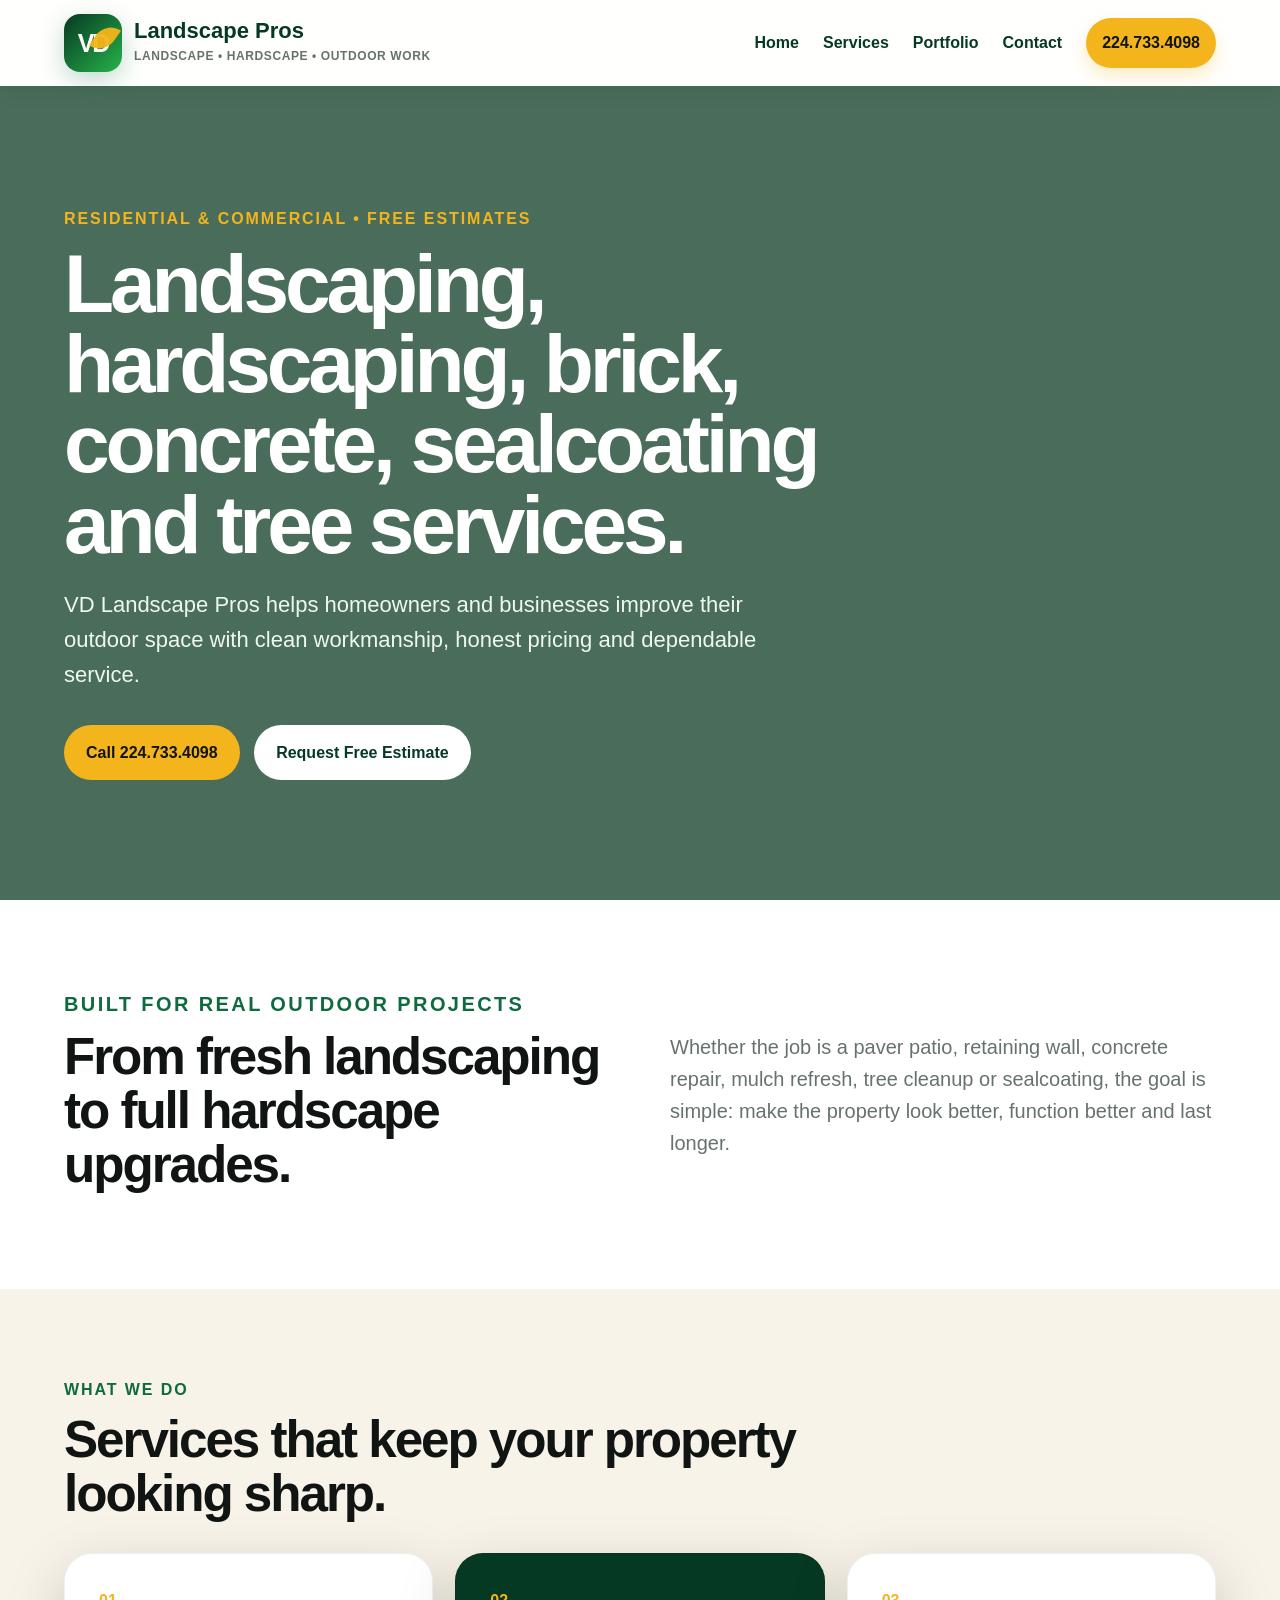
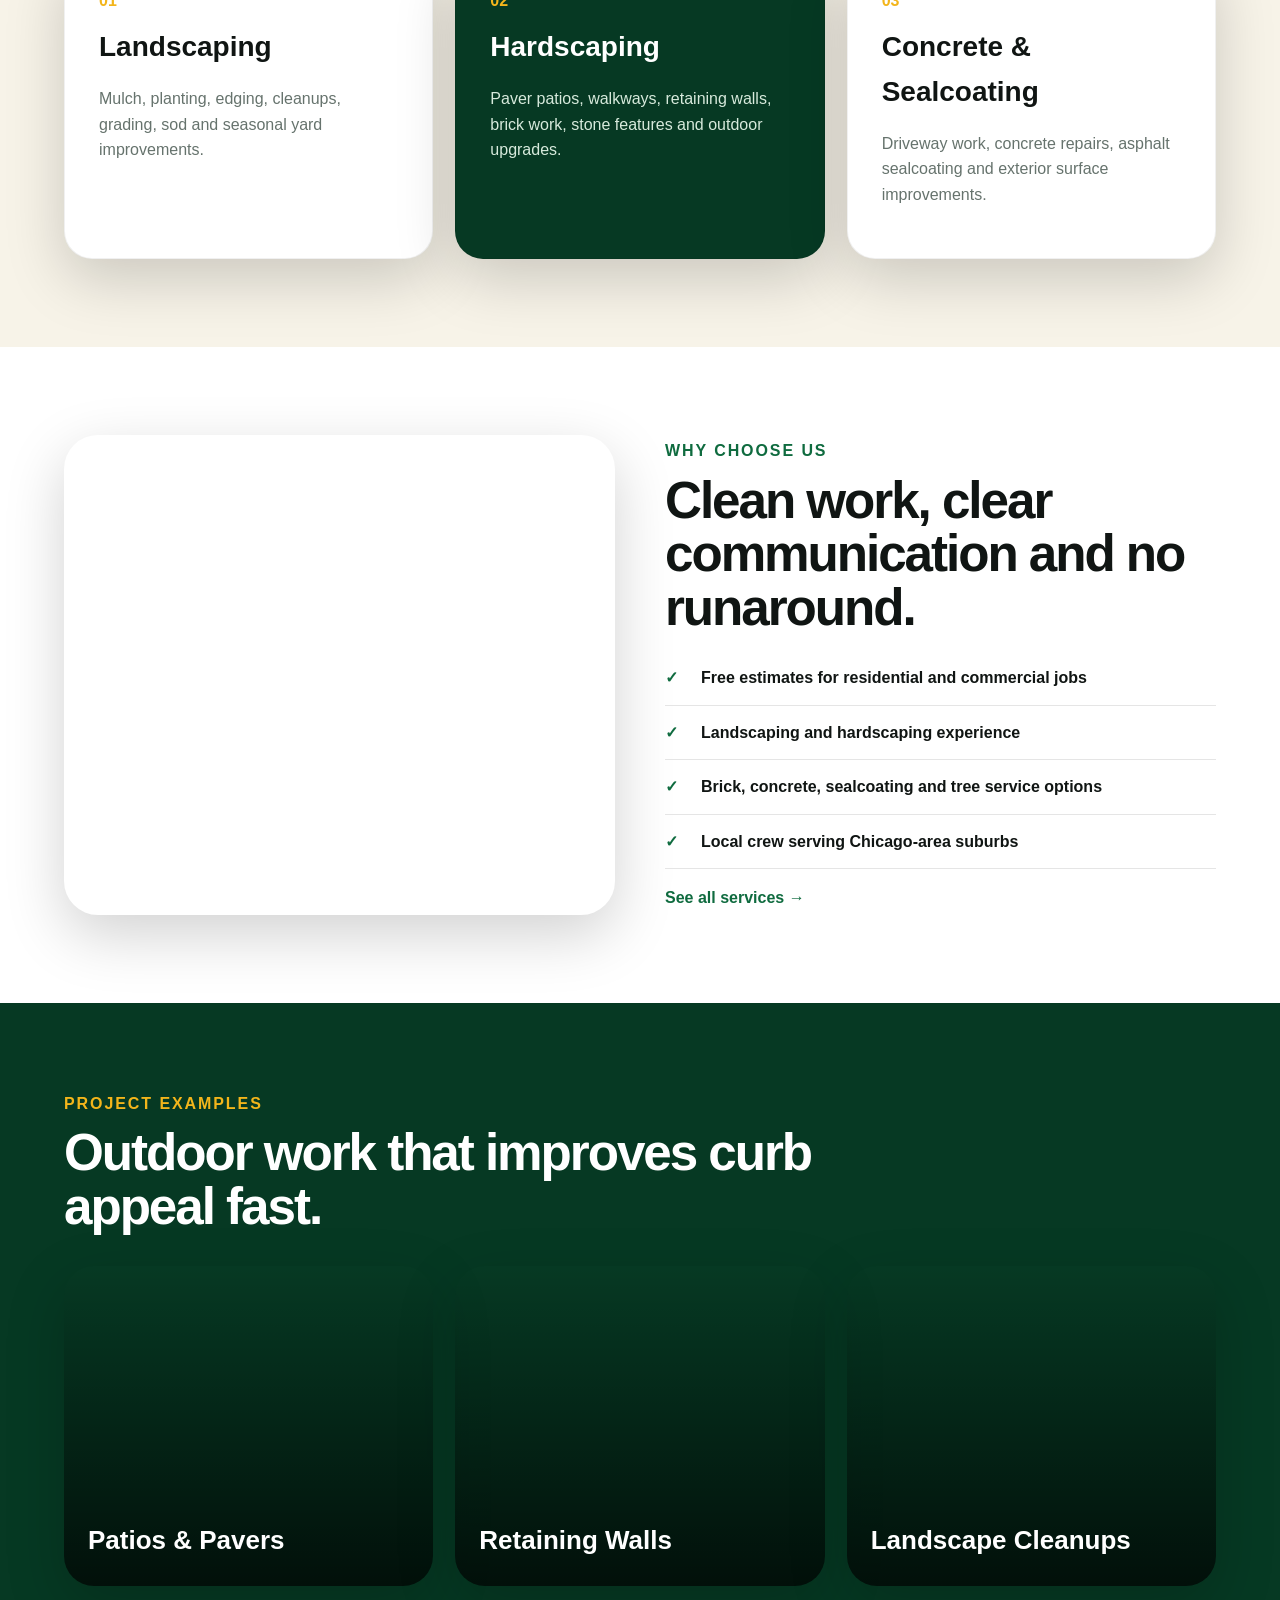
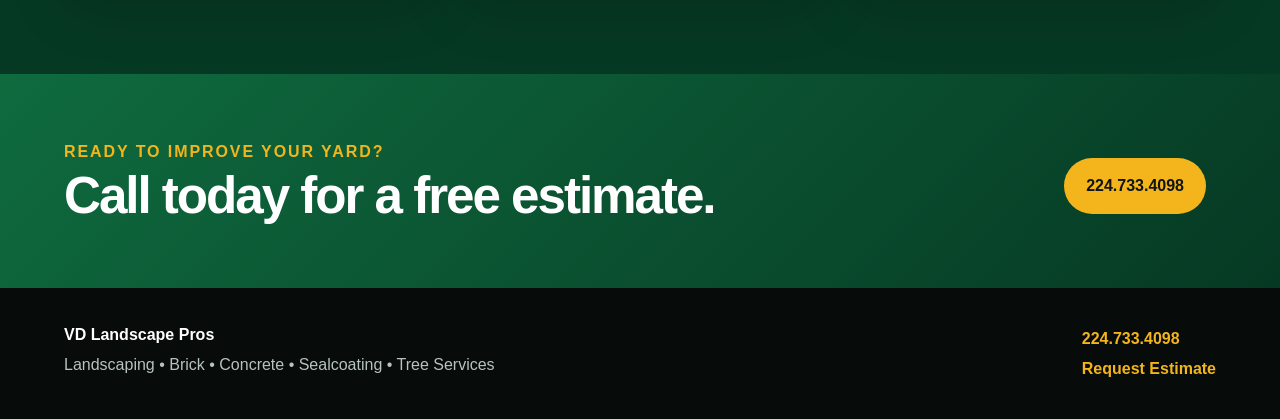
==== index.html @ 825b635b "new site files Adding a new site files" ====
<!DOCTYPE html>
<html lang="en">
<head>
  <meta charset="UTF-8" />
  <meta name="viewport" content="width=device-width, initial-scale=1.0" />
  <title>VD Landscape Pros | Landscaping & Hardscaping</title>
  <meta name="description" content="VD Landscape Pros provides landscaping, hardscaping, brick work, concrete, sealcoating, tree services, patios, retaining walls, and outdoor improvements." />
  <link rel="stylesheet" href="styles.css" />
  <script defer src="script.js"></script>
</head>
<body>
  <header class="site-header">
    <a class="brand" href="index.html" aria-label="VD Landscape Pros home">
      <span class="brand-mark">VD</span>
      <span class="brand-text"><strong>Landscape Pros</strong><small>Landscape • Hardscape • Outdoor Work</small></span>
    </a>
    <button class="menu-toggle" aria-label="Open menu">☰</button>
    <nav class="nav">
      <a href="index.html">Home</a>
      <a href="services.html">Services</a>
      <a href="portfolio.html">Portfolio</a>
      <a href="contact.html">Contact</a>
      <a class="nav-cta" href="tel:2247334098">224.733.4098</a>
    </nav>
  </header>

  <main>
    <section class="hero">
      <div class="hero-overlay"></div>
      <div class="hero-content">
        <p class="eyebrow">Residential & Commercial • Free Estimates</p>
        <h1>Landscaping, hardscaping, brick, concrete, sealcoating and tree services.</h1>
        <p class="hero-copy">VD Landscape Pros helps homeowners and businesses improve their outdoor space with clean workmanship, honest pricing and dependable service.</p>
        <div class="hero-actions">
          <a class="btn primary" href="tel:2247334098">Call 224.733.4098</a>
          <a class="btn secondary" href="contact.html">Request Free Estimate</a>
        </div>
      </div>
    </section>

    <section class="section intro-grid">
      <div>
        <p class="eyebrow dark">Built for real outdoor projects</p>
        <h2>From fresh landscaping to full hardscape upgrades.</h2>
      </div>
      <p>Whether the job is a paver patio, retaining wall, concrete repair, mulch refresh, tree cleanup or sealcoating, the goal is simple: make the property look better, function better and last longer.</p>
    </section>

    <section class="section cards-section">
      <div class="section-heading">
        <p class="eyebrow dark">What we do</p>
        <h2>Services that keep your property looking sharp.</h2>
      </div>
      <div class="service-grid">
        <article class="service-card">
          <span>01</span>
          <h3>Landscaping</h3>
          <p>Mulch, planting, edging, cleanups, grading, sod and seasonal yard improvements.</p>
        </article>
        <article class="service-card featured">
          <span>02</span>
          <h3>Hardscaping</h3>
          <p>Paver patios, walkways, retaining walls, brick work, stone features and outdoor upgrades.</p>
        </article>
        <article class="service-card">
          <span>03</span>
          <h3>Concrete & Sealcoating</h3>
          <p>Driveway work, concrete repairs, asphalt sealcoating and exterior surface improvements.</p>
        </article>
      </div>
    </section>

    <section class="section split">
      <div class="split-image image-one"></div>
      <div class="split-content">
        <p class="eyebrow dark">Why choose us</p>
        <h2>Clean work, clear communication and no runaround.</h2>
        <ul class="check-list">
          <li>Free estimates for residential and commercial jobs</li>
          <li>Landscaping and hardscaping experience</li>
          <li>Brick, concrete, sealcoating and tree service options</li>
          <li>Local crew serving Chicago-area suburbs</li>
        </ul>
        <a class="text-link" href="services.html">See all services →</a>
      </div>
    </section>

    <section class="section portfolio-preview">
      <div class="section-heading">
        <p class="eyebrow dark">Project examples</p>
        <h2>Outdoor work that improves curb appeal fast.</h2>
      </div>
      <div class="portfolio-grid">
        <a class="portfolio-card p1" href="portfolio.html"><span>Patios & Pavers</span></a>
        <a class="portfolio-card p2" href="portfolio.html"><span>Retaining Walls</span></a>
        <a class="portfolio-card p3" href="portfolio.html"><span>Landscape Cleanups</span></a>
      </div>
    </section>

    <section class="cta-band">
      <div>
        <p class="eyebrow">Ready to improve your yard?</p>
        <h2>Call today for a free estimate.</h2>
      </div>
      <a class="btn primary" href="tel:2247334098">224.733.4098</a>
    </section>
  </main>

  <footer class="footer">
    <div><strong>VD Landscape Pros</strong><p>Landscaping • Brick • Concrete • Sealcoating • Tree Services</p></div>
    <div><a href="tel:2247334098">224.733.4098</a><a href="contact.html">Request Estimate</a></div>
  </footer>
</body>
</html>
---- styles.css ----
:root{
  --green:#0f6b3f;
  --green-dark:#063923;
  --green-bright:#27b34a;
  --gold:#f3b51b;
  --red:#d64022;
  --black:#101513;
  --cream:#f7f3e8;
  --white:#ffffff;
  --muted:#66736d;
  --shadow:0 20px 60px rgba(0,0,0,.18);
}
*{box-sizing:border-box}
body{margin:0;font-family:Arial,Helvetica,sans-serif;background:var(--cream);color:var(--black);line-height:1.6}
a{text-decoration:none;color:inherit}
.site-header{position:sticky;top:0;z-index:1000;background:rgba(255,255,255,.95);backdrop-filter:blur(12px);display:flex;align-items:center;justify-content:space-between;padding:14px 5vw;box-shadow:0 4px 20px rgba(0,0,0,.08)}
.brand{display:flex;align-items:center;gap:12px}
.brand-mark{width:58px;height:58px;border-radius:16px;background:linear-gradient(135deg,var(--green-dark),var(--green-bright));color:#fff;display:grid;place-items:center;font-size:25px;font-weight:900;letter-spacing:-2px;position:relative;box-shadow:0 8px 24px rgba(15,107,63,.25)}
.brand-mark:after{content:"";position:absolute;right:8px;top:9px;width:18px;height:30px;border-radius:20px 0 20px 0;background:var(--gold);transform:rotate(35deg);opacity:.95}
.brand-text strong{display:block;font-size:22px;line-height:1;color:var(--green-dark)}
.brand-text small{display:block;font-size:12px;color:var(--muted);font-weight:700;text-transform:uppercase;letter-spacing:.05em;margin-top:5px}
.nav{display:flex;align-items:center;gap:24px;font-weight:800;color:var(--green-dark)}
.nav a{transition:.2s ease}.nav a:hover{color:var(--green-bright)}
.nav-cta{background:var(--gold);color:var(--black)!important;padding:12px 16px;border-radius:999px;box-shadow:0 8px 18px rgba(243,181,27,.25)}
.menu-toggle{display:none;background:var(--green-dark);color:#fff;border:0;border-radius:12px;font-size:24px;padding:8px 12px}
.hero{min-height:720px;position:relative;display:flex;align-items:center;padding:120px 5vw;background:linear-gradient(rgba(6,57,35,.72),rgba(6,57,35,.72)),url('https://images.unsplash.com/photo-1558904541-efa843a96f01?auto=format&fit=crop&w=1800&q=80') center/cover;color:#fff}
.hero-content{position:relative;max-width:860px}.hero h1{font-size:clamp(42px,7vw,82px);line-height:.98;margin:12px 0 20px;letter-spacing:-.05em}.hero-copy{font-size:22px;max-width:720px;color:#eef8ef}.eyebrow{margin:0;font-weight:900;text-transform:uppercase;letter-spacing:.12em;color:var(--gold)}.eyebrow.dark{color:var(--green)}
.btn{display:inline-flex;align-items:center;justify-content:center;border-radius:999px;padding:15px 22px;font-weight:900;margin:10px 10px 0 0}.btn.primary{background:var(--gold);color:var(--black)}.btn.secondary{background:#fff;color:var(--green-dark)}
.section{padding:88px 5vw}.intro-grid{display:grid;grid-template-columns:1fr 1fr;gap:60px;align-items:center;background:#fff}.intro-grid h2,.section-heading h2,.split h2,.cta-band h2,.page-hero h1{font-size:clamp(34px,4vw,56px);line-height:1.05;margin:10px 0;letter-spacing:-.04em}.intro-grid p{font-size:20px;color:var(--muted)}
.cards-section{background:var(--cream)}.section-heading{max-width:760px;margin-bottom:32px}.service-grid{display:grid;grid-template-columns:repeat(3,1fr);gap:22px}.service-card{background:#fff;border-radius:28px;padding:34px;box-shadow:var(--shadow);border:1px solid rgba(0,0,0,.06)}.service-card span{color:var(--gold);font-weight:900}.service-card h3{font-size:28px;margin:12px 0 8px}.service-card.featured{background:var(--green-dark);color:#fff}.service-card p{color:var(--muted)}.service-card.featured p{color:#d7eadc}
.split{display:grid;grid-template-columns:1fr 1fr;gap:50px;align-items:center;background:#fff}.split-image{min-height:480px;border-radius:34px;box-shadow:var(--shadow);background-size:cover;background-position:center}.image-one{background-image:url('https://images.unsplash.com/photo-1598902108854-10e335adac99?auto=format&fit=crop&w=1200&q=80')}.check-list{padding:0;list-style:none}.check-list li{padding:14px 0 14px 36px;border-bottom:1px solid #e5e5e5;position:relative;font-weight:800}.check-list li:before{content:"✓";position:absolute;left:0;color:var(--green);font-weight:900}.text-link{font-weight:900;color:var(--green)}
.portfolio-preview{background:var(--green-dark);color:#fff}.portfolio-preview .eyebrow.dark{color:var(--gold)}.portfolio-grid,.portfolio-page-grid{display:grid;grid-template-columns:repeat(3,1fr);gap:22px}.portfolio-card,.work-card{min-height:320px;border-radius:30px;display:flex;align-items:flex-end;padding:24px;background-size:cover;background-position:center;overflow:hidden;box-shadow:var(--shadow);position:relative}.portfolio-card:before,.work-card:before{content:"";position:absolute;inset:0;background:linear-gradient(transparent,rgba(0,0,0,.72))}.portfolio-card span,.work-card div{position:relative;color:#fff;font-size:26px;font-weight:900}.p1,.w1{background-image:url('https://images.unsplash.com/photo-1600566752355-35792bedcfea?auto=format&fit=crop&w=1000&q=80')}.p2,.w2{background-image:url('https://images.unsplash.com/photo-1584467541268-b040f83be3fd?auto=format&fit=crop&w=1000&q=80')}.p3,.w3{background-image:url('https://images.unsplash.com/photo-1416879595882-3373a0480b5b?auto=format&fit=crop&w=1000&q=80')}.w4{background-image:url('https://images.unsplash.com/photo-1560518883-ce09059eeffa?auto=format&fit=crop&w=1000&q=80')}.w5{background-image:url('https://images.unsplash.com/photo-1600607687939-ce8a6c25118c?auto=format&fit=crop&w=1000&q=80')}.w6{background-image:url('https://images.unsplash.com/photo-1519336056116-bc0f1771dec8?auto=format&fit=crop&w=1000&q=80')}
.cta-band{margin:0;padding:65px 5vw;background:linear-gradient(135deg,var(--green),var(--green-dark));color:#fff;display:flex;align-items:center;justify-content:space-between;gap:30px}.cta-band h2{margin:5px 0 0}.footer{background:#070b09;color:#fff;padding:34px 5vw;display:flex;justify-content:space-between;gap:30px}.footer p{color:#b7c3bd;margin:4px 0}.footer a{display:block;color:var(--gold);font-weight:900;margin:4px 0}
.page-hero{padding:100px 5vw 70px;background:linear-gradient(135deg,var(--green-dark),var(--green));color:#fff}.page-hero p{max-width:720px;font-size:20px;color:#e3efe7}.service-list{display:grid;grid-template-columns:repeat(3,1fr);gap:22px}.service-list article,.contact-card,.contact-form{background:#fff;border-radius:28px;padding:32px;box-shadow:var(--shadow)}.service-list h2{margin-top:0;color:var(--green-dark)}.contact-grid{display:grid;grid-template-columns:.8fr 1.2fr;gap:30px}.big-phone{font-size:34px;font-weight:900;color:var(--green)}.contact-form{display:grid;gap:16px}.contact-form label{display:grid;font-weight:900;color:var(--green-dark);gap:6px}.contact-form input,.contact-form select,.contact-form textarea{width:100%;border:1px solid #d6ddd8;border-radius:14px;padding:14px;font:inherit}.contact-form button{border:0;cursor:pointer;width:max-content}.work-card h2{margin:0;font-size:28px}.work-card p{margin:4px 0 0;font-size:16px;color:#e6e6e6}
@media(max-width:850px){.menu-toggle{display:block}.nav{display:none;position:absolute;top:86px;left:0;right:0;background:#fff;flex-direction:column;align-items:flex-start;padding:22px 5vw;box-shadow:0 16px 30px rgba(0,0,0,.12)}.nav.open{display:flex}.hero{min-height:620px;padding-top:95px}.intro-grid,.split,.contact-grid{grid-template-columns:1fr}.service-grid,.portfolio-grid,.portfolio-page-grid,.service-list{grid-template-columns:1fr}.footer,.cta-band{flex-direction:column;align-items:flex-start}.brand-text small{display:none}.brand-text strong{font-size:19px}}
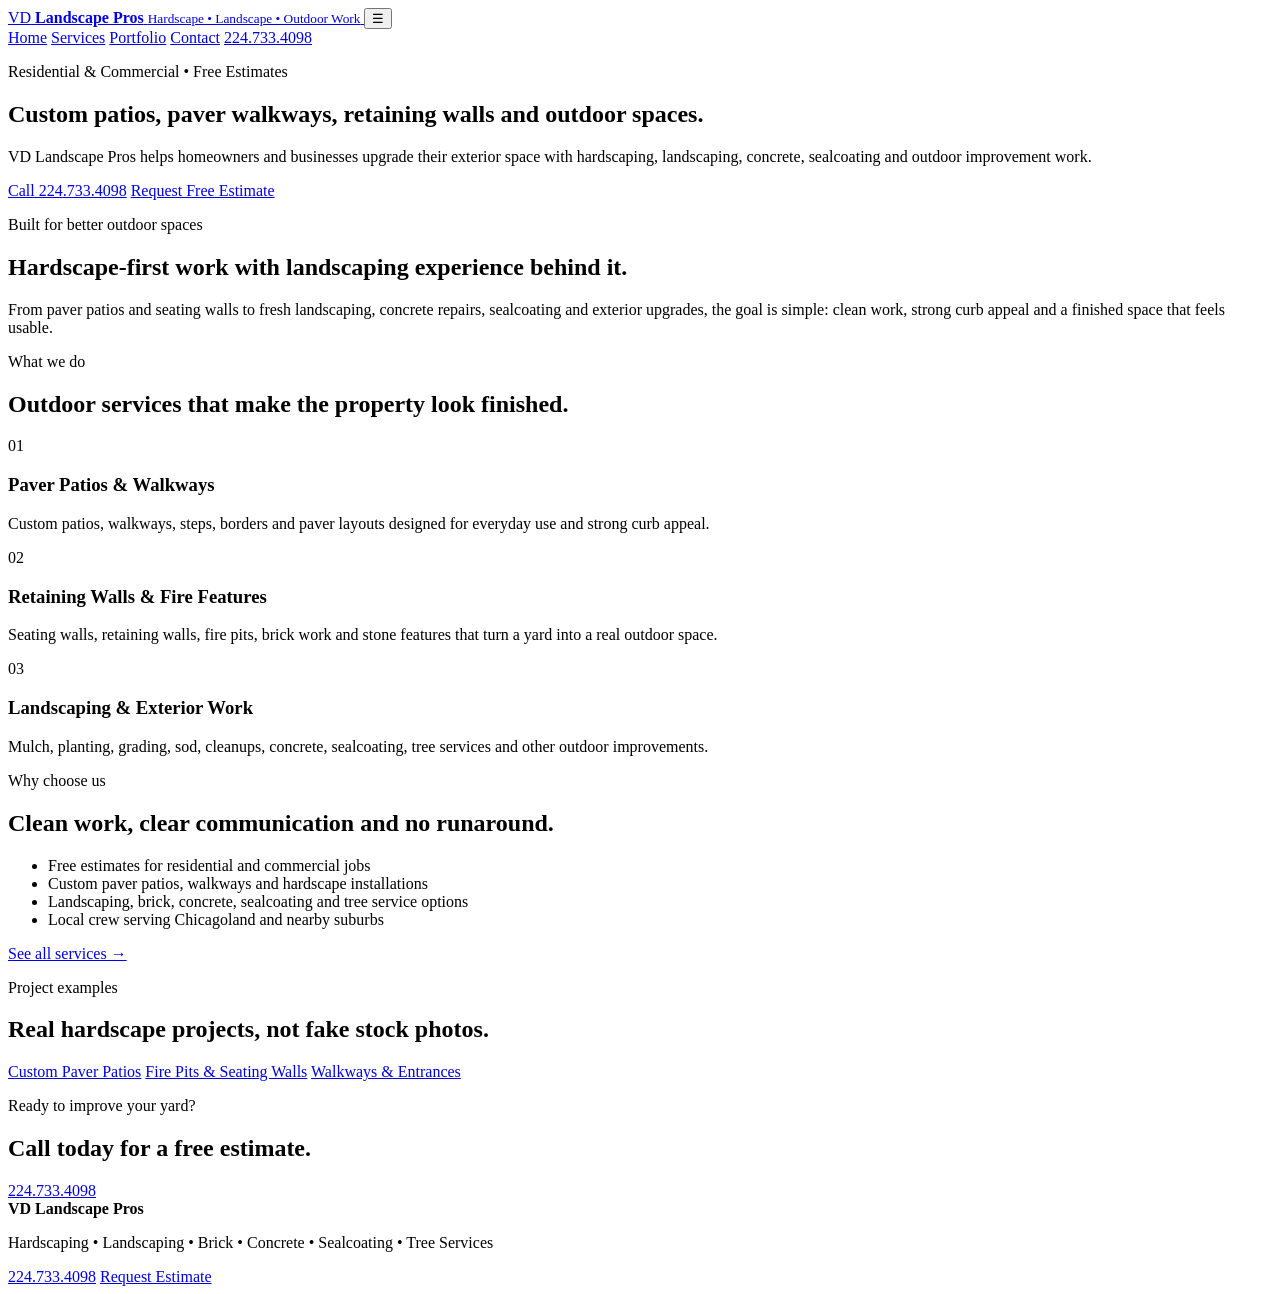
==== commit ce25f520: "Add files via upload" ====
--- a/index.html
+++ b/index.html
@@ -3,8 +3,8 @@
 <head>
   <meta charset="UTF-8" />
   <meta name="viewport" content="width=device-width, initial-scale=1.0" />
-  <title>VD Landscape Pros | Landscaping & Hardscaping</title>
-  <meta name="description" content="VD Landscape Pros provides landscaping, hardscaping, brick work, concrete, sealcoating, tree services, patios, retaining walls, and outdoor improvements." />
+  <title>VD Landscape Pros | Paver Patios, Hardscaping & Landscaping</title>
+  <meta name="description" content="VD Landscape Pros builds custom paver patios, walkways, retaining walls, fire pits, hardscapes, landscaping, concrete, sealcoating and outdoor improvements." />
   <link rel="stylesheet" href="styles.css" />
   <script defer src="script.js"></script>
 </head>
@@ -12,10 +12,13 @@
   <header class="site-header">
     <a class="brand" href="index.html" aria-label="VD Landscape Pros home">
       <span class="brand-mark">VD</span>
-      <span class="brand-text"><strong>Landscape Pros</strong><small>Landscape • Hardscape • Outdoor Work</small></span>
+      <span class="brand-text">
+        <strong>Landscape Pros</strong>
+        <small>Hardscape • Landscape • Outdoor Work</small>
+      </span>
     </a>
     <button class="menu-toggle" aria-label="Open menu">☰</button>
-    <nav class="nav">
+    <nav class="nav" aria-label="Main navigation">
       <a href="index.html">Home</a>
       <a href="services.html">Services</a>
       <a href="portfolio.html">Portfolio</a>
@@ -26,11 +29,10 @@
 
   <main>
     <section class="hero">
-      <div class="hero-overlay"></div>
       <div class="hero-content">
         <p class="eyebrow">Residential & Commercial • Free Estimates</p>
-        <h1>Landscaping, hardscaping, brick, concrete, sealcoating and tree services.</h1>
-        <p class="hero-copy">VD Landscape Pros helps homeowners and businesses improve their outdoor space with clean workmanship, honest pricing and dependable service.</p>
+        <h1>Custom patios, paver walkways, retaining walls and outdoor spaces.</h1>
+        <p class="hero-copy">VD Landscape Pros helps homeowners and businesses upgrade their exterior space with hardscaping, landscaping, concrete, sealcoating and outdoor improvement work.</p>
         <div class="hero-actions">
           <a class="btn primary" href="tel:2247334098">Call 224.733.4098</a>
           <a class="btn secondary" href="contact.html">Request Free Estimate</a>
@@ -40,46 +42,46 @@
 
     <section class="section intro-grid">
       <div>
-        <p class="eyebrow dark">Built for real outdoor projects</p>
-        <h2>From fresh landscaping to full hardscape upgrades.</h2>
+        <p class="eyebrow dark">Built for better outdoor spaces</p>
+        <h2>Hardscape-first work with landscaping experience behind it.</h2>
       </div>
-      <p>Whether the job is a paver patio, retaining wall, concrete repair, mulch refresh, tree cleanup or sealcoating, the goal is simple: make the property look better, function better and last longer.</p>
+      <p>From paver patios and seating walls to fresh landscaping, concrete repairs, sealcoating and exterior upgrades, the goal is simple: clean work, strong curb appeal and a finished space that feels usable.</p>
     </section>
 
     <section class="section cards-section">
       <div class="section-heading">
         <p class="eyebrow dark">What we do</p>
-        <h2>Services that keep your property looking sharp.</h2>
+        <h2>Outdoor services that make the property look finished.</h2>
       </div>
       <div class="service-grid">
         <article class="service-card">
           <span>01</span>
-          <h3>Landscaping</h3>
-          <p>Mulch, planting, edging, cleanups, grading, sod and seasonal yard improvements.</p>
+          <h3>Paver Patios & Walkways</h3>
+          <p>Custom patios, walkways, steps, borders and paver layouts designed for everyday use and strong curb appeal.</p>
         </article>
         <article class="service-card featured">
           <span>02</span>
-          <h3>Hardscaping</h3>
-          <p>Paver patios, walkways, retaining walls, brick work, stone features and outdoor upgrades.</p>
+          <h3>Retaining Walls & Fire Features</h3>
+          <p>Seating walls, retaining walls, fire pits, brick work and stone features that turn a yard into a real outdoor space.</p>
         </article>
         <article class="service-card">
           <span>03</span>
-          <h3>Concrete & Sealcoating</h3>
-          <p>Driveway work, concrete repairs, asphalt sealcoating and exterior surface improvements.</p>
+          <h3>Landscaping & Exterior Work</h3>
+          <p>Mulch, planting, grading, sod, cleanups, concrete, sealcoating, tree services and other outdoor improvements.</p>
         </article>
       </div>
     </section>
 
     <section class="section split">
-      <div class="split-image image-one"></div>
+      <div class="split-image"></div>
       <div class="split-content">
         <p class="eyebrow dark">Why choose us</p>
         <h2>Clean work, clear communication and no runaround.</h2>
         <ul class="check-list">
           <li>Free estimates for residential and commercial jobs</li>
-          <li>Landscaping and hardscaping experience</li>
-          <li>Brick, concrete, sealcoating and tree service options</li>
-          <li>Local crew serving Chicago-area suburbs</li>
+          <li>Custom paver patios, walkways and hardscape installations</li>
+          <li>Landscaping, brick, concrete, sealcoating and tree service options</li>
+          <li>Local crew serving Chicagoland and nearby suburbs</li>
         </ul>
         <a class="text-link" href="services.html">See all services →</a>
       </div>
@@ -88,12 +90,12 @@
     <section class="section portfolio-preview">
       <div class="section-heading">
         <p class="eyebrow dark">Project examples</p>
-        <h2>Outdoor work that improves curb appeal fast.</h2>
+        <h2>Real hardscape projects, not fake stock photos.</h2>
       </div>
       <div class="portfolio-grid">
-        <a class="portfolio-card p1" href="portfolio.html"><span>Patios & Pavers</span></a>
-        <a class="portfolio-card p2" href="portfolio.html"><span>Retaining Walls</span></a>
-        <a class="portfolio-card p3" href="portfolio.html"><span>Landscape Cleanups</span></a>
+        <a class="portfolio-card p1" href="portfolio.html"><span>Custom Paver Patios</span></a>
+        <a class="portfolio-card p2" href="portfolio.html"><span>Fire Pits & Seating Walls</span></a>
+        <a class="portfolio-card p3" href="portfolio.html"><span>Walkways & Entrances</span></a>
       </div>
     </section>
 
@@ -107,8 +109,14 @@
   </main>
 
   <footer class="footer">
-    <div><strong>VD Landscape Pros</strong><p>Landscaping • Brick • Concrete • Sealcoating • Tree Services</p></div>
-    <div><a href="tel:2247334098">224.733.4098</a><a href="contact.html">Request Estimate</a></div>
+    <div>
+      <strong>VD Landscape Pros</strong>
+      <p>Hardscaping • Landscaping • Brick • Concrete • Sealcoating • Tree Services</p>
+    </div>
+    <div>
+      <a href="tel:2247334098">224.733.4098</a>
+      <a href="contact.html">Request Estimate</a>
+    </div>
   </footer>
 </body>
 </html>
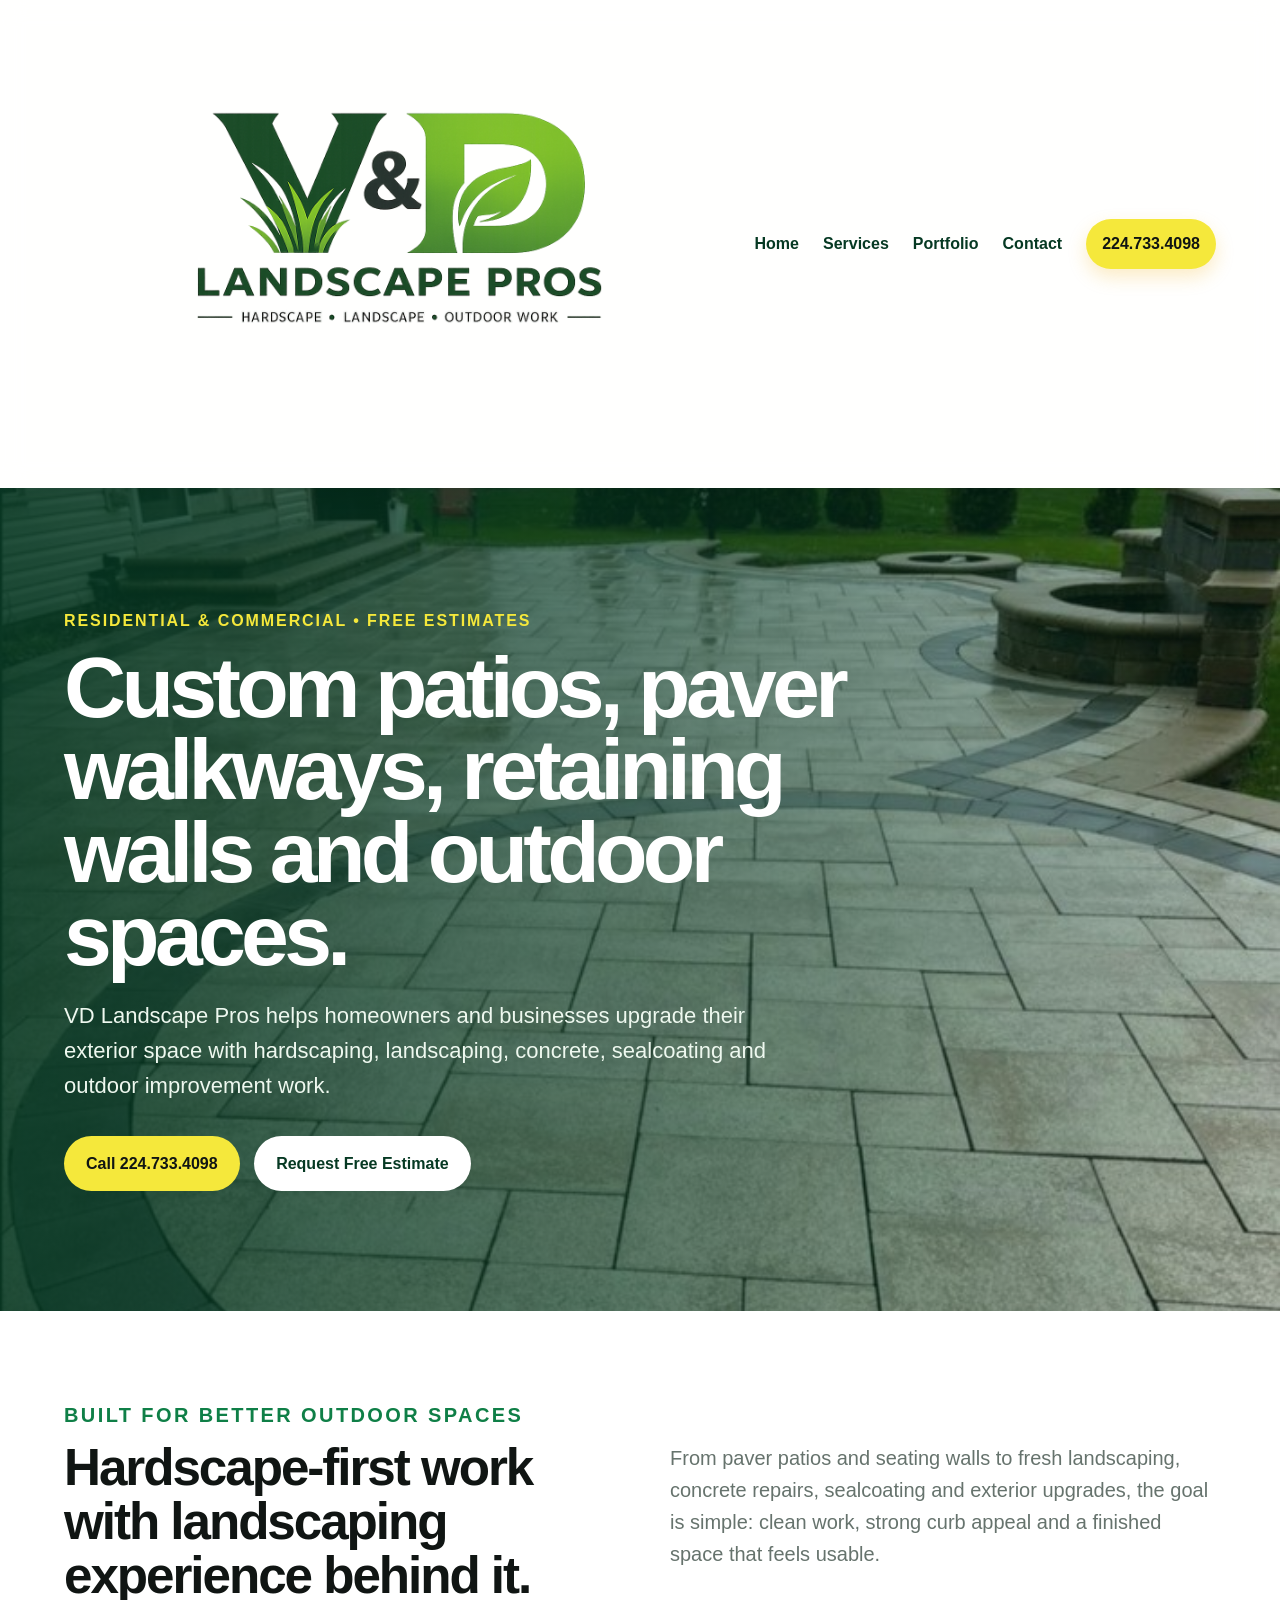
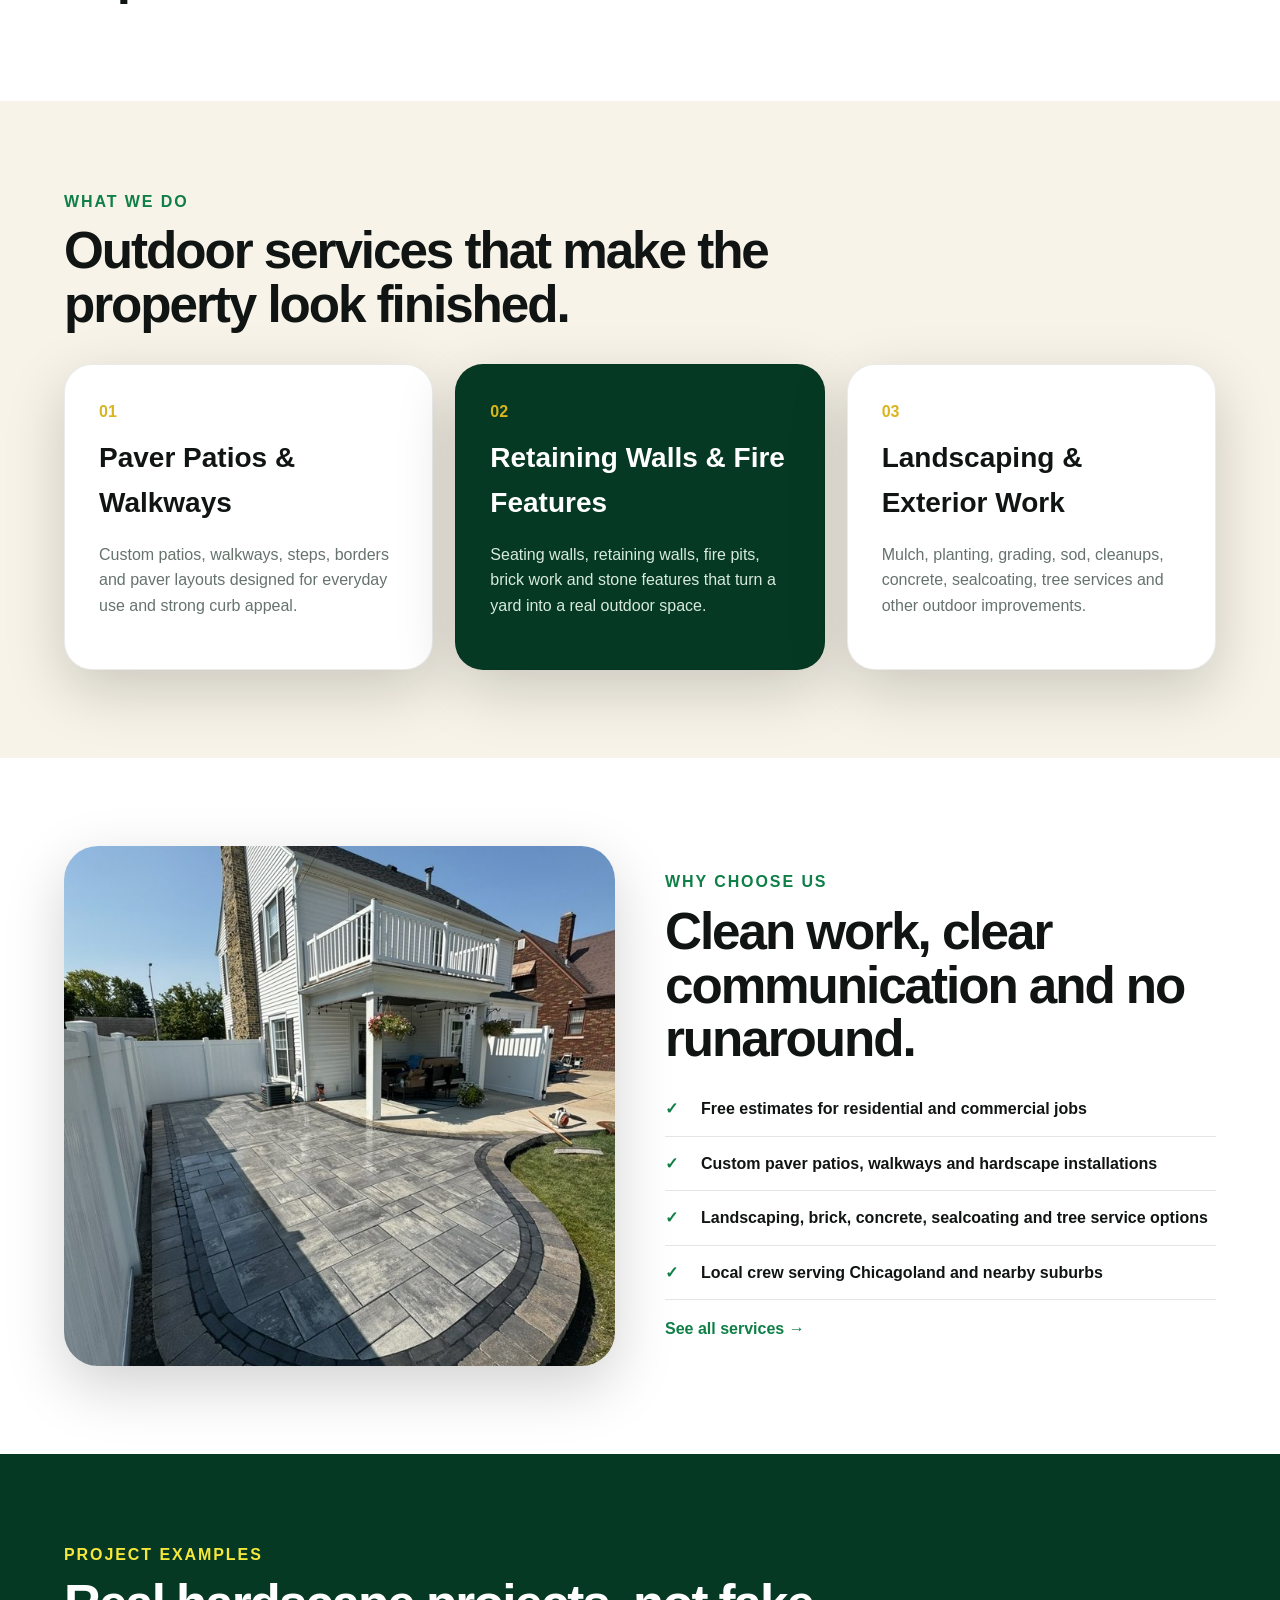
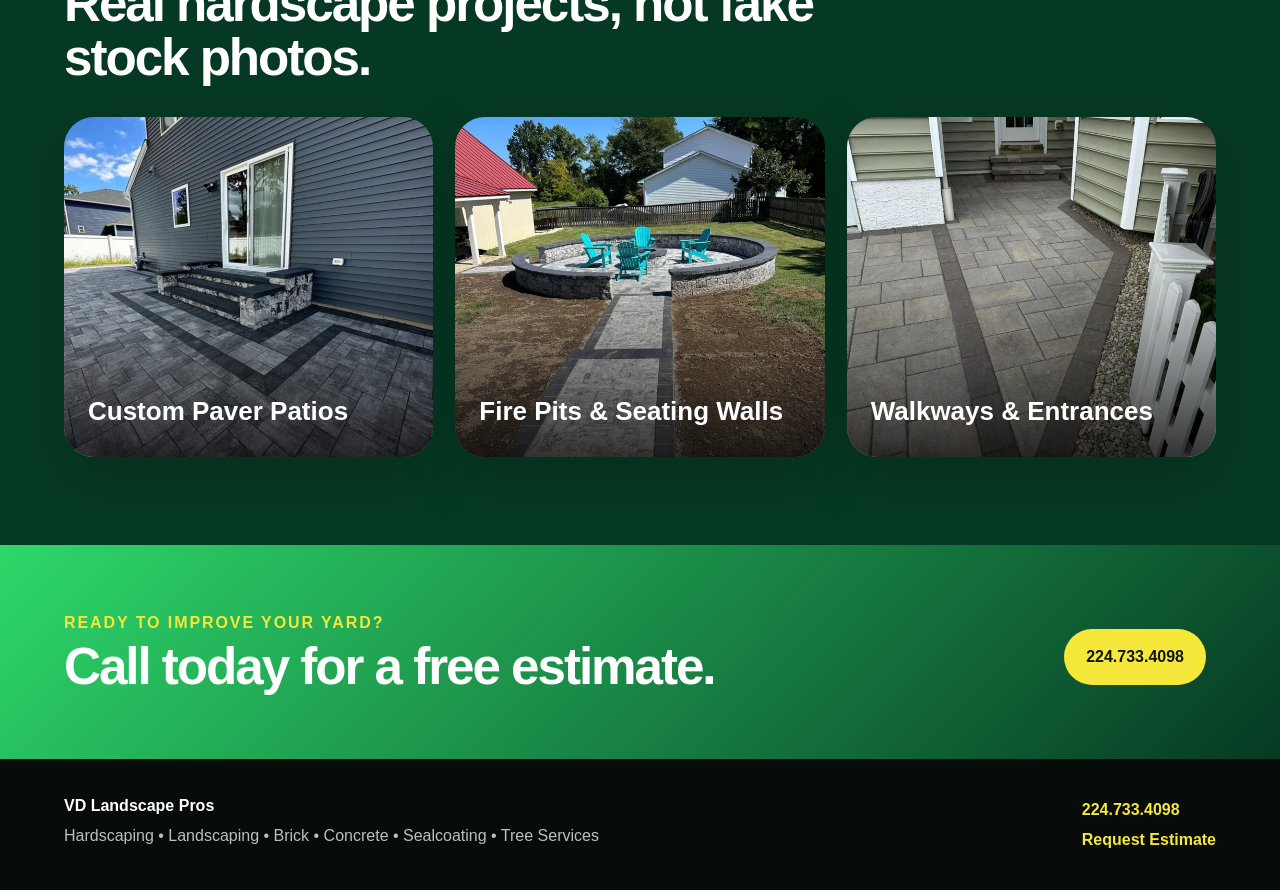
==== commit 8e1ab148: "Update index.html" ====
--- a/index.html
+++ b/index.html
@@ -11,12 +11,8 @@
 <body>
   <header class="site-header">
     <a class="brand" href="index.html" aria-label="VD Landscape Pros home">
-      <span class="brand-mark">VD</span>
-      <span class="brand-text">
-        <strong>Landscape Pros</strong>
-        <small>Hardscape • Landscape • Outdoor Work</small>
-      </span>
-    </a>
+  <img src="assets/images/logo.png" alt="VD Landscape Pros" class="site-logo">
+</a>
     <button class="menu-toggle" aria-label="Open menu">☰</button>
     <nav class="nav" aria-label="Main navigation">
       <a href="index.html">Home</a>
--- a/styles.css
+++ b/styles.css
@@ -0,0 +1,535 @@
+:root {
+  --green: #0f7f47;
+  --green-dark: #063923;
+  --green-bright: #2ed86a;
+  --gold: #f5e83b;
+  --gold-dark: #d9b51f;
+  --black: #101513;
+  --cream: #f7f3e8;
+  --white: #ffffff;
+  --muted: #66736d;
+  --border: rgba(0, 0, 0, .08);
+  --shadow: 0 20px 60px rgba(0, 0, 0, .18);
+}
+
+* { box-sizing: border-box; }
+
+html { scroll-behavior: smooth; }
+
+body {
+  margin: 0;
+  font-family: Arial, Helvetica, sans-serif;
+  background: var(--cream);
+  color: var(--black);
+  line-height: 1.6;
+}
+
+a { text-decoration: none; color: inherit; }
+img { max-width: 100%; }
+
+.site-header {
+  position: sticky;
+  top: 0;
+  z-index: 1000;
+  background: rgba(255, 255, 255, .96);
+  backdrop-filter: blur(12px);
+  display: flex;
+  align-items: center;
+  justify-content: space-between;
+  padding: 14px 5vw;
+  box-shadow: 0 4px 20px rgba(0, 0, 0, .08);
+}
+
+.brand { display: flex; align-items: center; gap: 12px; }
+
+.brand-mark {
+  width: 58px;
+  height: 58px;
+  border-radius: 16px;
+  background: linear-gradient(135deg, var(--green-dark), var(--green-bright));
+  color: #fff;
+  display: grid;
+  place-items: center;
+  font-size: 25px;
+  font-weight: 900;
+  letter-spacing: -2px;
+  position: relative;
+  box-shadow: 0 8px 24px rgba(15, 107, 63, .25);
+}
+
+.brand-mark::after {
+  content: "";
+  position: absolute;
+  right: 8px;
+  top: 9px;
+  width: 18px;
+  height: 30px;
+  border-radius: 20px 0 20px 0;
+  background: var(--gold);
+  transform: rotate(35deg);
+  opacity: .95;
+}
+
+.brand-text strong {
+  display: block;
+  font-size: 22px;
+  line-height: 1;
+  color: var(--green-dark);
+}
+
+.brand-text small {
+  display: block;
+  font-size: 12px;
+  color: var(--muted);
+  font-weight: 800;
+  text-transform: uppercase;
+  letter-spacing: .05em;
+  margin-top: 5px;
+}
+
+.nav {
+  display: flex;
+  align-items: center;
+  gap: 24px;
+  font-weight: 900;
+  color: var(--green-dark);
+}
+
+.nav a { transition: .2s ease; }
+.nav a:hover { color: var(--green); }
+
+.nav-cta {
+  background: var(--gold);
+  color: var(--black) !important;
+  padding: 12px 16px;
+  border-radius: 999px;
+  box-shadow: 0 8px 18px rgba(243, 181, 27, .25);
+}
+
+.menu-toggle {
+  display: none;
+  background: var(--green-dark);
+  color: #fff;
+  border: 0;
+  border-radius: 12px;
+  font-size: 24px;
+  padding: 8px 12px;
+  cursor: pointer;
+}
+
+.hero {
+  min-height: 760px;
+  position: relative;
+  display: flex;
+  align-items: center;
+  padding: 120px 5vw;
+  background:
+    linear-gradient(90deg, rgba(6, 57, 35, .88), rgba(6, 57, 35, .62), rgba(6, 57, 35, .28)),
+    url("assets/images/hero-paver-patio-firepit.jpg") center / cover no-repeat;
+  color: #fff;
+}
+
+.hero-content { position: relative; max-width: 920px; }
+
+.hero h1 {
+  font-size: clamp(42px, 7vw, 86px);
+  line-height: .96;
+  margin: 12px 0 20px;
+  letter-spacing: -.055em;
+}
+
+.hero-copy {
+  font-size: 22px;
+  max-width: 760px;
+  color: #eef8ef;
+}
+
+.eyebrow {
+  margin: 0;
+  font-weight: 900;
+  text-transform: uppercase;
+  letter-spacing: .12em;
+  color: var(--gold);
+}
+
+.eyebrow.dark { color: var(--green); }
+
+.btn {
+  display: inline-flex;
+  align-items: center;
+  justify-content: center;
+  border-radius: 999px;
+  padding: 15px 22px;
+  font-weight: 900;
+  margin: 10px 10px 0 0;
+}
+
+.btn.primary { background: var(--gold); color: var(--black); }
+.btn.secondary { background: #fff; color: var(--green-dark); }
+
+.section { padding: 88px 5vw; }
+
+.intro-grid {
+  display: grid;
+  grid-template-columns: 1fr 1fr;
+  gap: 60px;
+  align-items: center;
+  background: #fff;
+}
+
+.intro-grid h2,
+.section-heading h2,
+.split h2,
+.cta-band h2,
+.page-hero h1 {
+  font-size: clamp(34px, 4vw, 58px);
+  line-height: 1.05;
+  margin: 10px 0;
+  letter-spacing: -.04em;
+}
+
+.intro-grid p {
+  font-size: 20px;
+  color: var(--muted);
+}
+
+.cards-section { background: var(--cream); }
+
+.section-heading {
+  max-width: 780px;
+  margin-bottom: 32px;
+}
+
+.service-grid {
+  display: grid;
+  grid-template-columns: repeat(3, 1fr);
+  gap: 22px;
+}
+
+.service-card {
+  background: #fff;
+  border-radius: 28px;
+  padding: 34px;
+  box-shadow: var(--shadow);
+  border: 1px solid var(--border);
+}
+
+.service-card span {
+  color: var(--gold-dark);
+  font-weight: 900;
+}
+
+.service-card h3 {
+  font-size: 28px;
+  margin: 12px 0 8px;
+}
+
+.service-card.featured {
+  background: var(--green-dark);
+  color: #fff;
+}
+
+.service-card p { color: var(--muted); }
+.service-card.featured p { color: #d7eadc; }
+
+.split {
+  display: grid;
+  grid-template-columns: 1fr 1fr;
+  gap: 50px;
+  align-items: center;
+  background: #fff;
+}
+
+.split-image {
+  min-height: 520px;
+  border-radius: 34px;
+  box-shadow: var(--shadow);
+  background: url("assets/images/curved-backyard-paver-patio.jpg") center / cover no-repeat;
+}
+
+.check-list {
+  padding: 0;
+  list-style: none;
+}
+
+.check-list li {
+  padding: 14px 0 14px 36px;
+  border-bottom: 1px solid #e5e5e5;
+  position: relative;
+  font-weight: 800;
+}
+
+.check-list li::before {
+  content: "✓";
+  position: absolute;
+  left: 0;
+  color: var(--green);
+  font-weight: 900;
+}
+
+.text-link { font-weight: 900; color: var(--green); }
+
+.portfolio-preview {
+  background: var(--green-dark);
+  color: #fff;
+}
+
+.portfolio-preview .eyebrow.dark { color: var(--gold); }
+
+.portfolio-grid,
+.portfolio-page-grid {
+  display: grid;
+  grid-template-columns: repeat(3, 1fr);
+  gap: 22px;
+}
+
+.portfolio-card,
+.work-card {
+  min-height: 340px;
+  border-radius: 30px;
+  display: flex;
+  align-items: flex-end;
+  padding: 24px;
+  background-size: cover;
+  background-position: center;
+  overflow: hidden;
+  box-shadow: var(--shadow);
+  position: relative;
+}
+
+.portfolio-card::before,
+.work-card::before {
+  content: "";
+  position: absolute;
+  inset: 0;
+  background: linear-gradient(transparent 40%, rgba(0, 0, 0, .78));
+}
+
+.portfolio-card span,
+.work-card div {
+  position: relative;
+  color: #fff;
+  font-weight: 900;
+}
+
+.portfolio-card span { font-size: 26px; }
+
+.work-card h2 {
+  margin: 0;
+  font-size: 28px;
+}
+
+.work-card p {
+  margin: 4px 0 0;
+  font-size: 16px;
+  color: #e6e6e6;
+}
+
+.p1 { background-image: url("assets/images/gray-paver-patio-steps.jpg"); }
+.p2 { background-image: url("assets/images/firepit-seating-wall-walkway.jpg"); }
+.p3 { background-image: url("assets/images/front-paver-walkway.jpg"); }
+
+.w1 { background-image: url("assets/images/hero-paver-patio-firepit.jpg"); }
+.w2 { background-image: url("assets/images/curved-backyard-paver-patio.jpg"); }
+.w3 { background-image: url("assets/images/firepit-seating-wall-walkway.jpg"); }
+.w4 { background-image: url("assets/images/geometric-paver-patio.jpg"); }
+.w5 { background-image: url("assets/images/gray-paver-patio-steps.jpg"); }
+.w6 { background-image: url("assets/images/firepit-seat-wall-patio.jpg"); }
+.w7 { background-image: url("assets/images/front-paver-walkway.jpg"); }
+.w8 { background-image: url("assets/images/covered-porch-paver-walkway.jpg"); }
+.w9 { background-image: url("assets/images/large-curved-paver-patio.jpg"); }
+
+.cta-band {
+  margin: 0;
+  padding: 65px 5vw;
+  background: linear-gradient(135deg, var(--green-bright), var(--green-dark));
+  color: #fff;
+  display: flex;
+  align-items: center;
+  justify-content: space-between;
+  gap: 30px;
+}
+
+.cta-band h2 { margin: 5px 0 0; }
+
+.footer {
+  background: #070b09;
+  color: #fff;
+  padding: 34px 5vw;
+  display: flex;
+  justify-content: space-between;
+  gap: 30px;
+}
+
+.footer p {
+  color: #b7c3bd;
+  margin: 4px 0;
+}
+
+.footer a {
+  display: block;
+  color: var(--gold);
+  font-weight: 900;
+  margin: 4px 0;
+}
+
+.page-hero {
+  padding: 110px 5vw 80px;
+  background:
+    linear-gradient(90deg, rgba(6, 57, 35, .92), rgba(6, 57, 35, .60)),
+    url("assets/images/large-curved-paver-patio.jpg") center / cover no-repeat;
+  color: #fff;
+}
+
+.services-hero {
+  background:
+    linear-gradient(90deg, rgba(6, 57, 35, .92), rgba(6, 57, 35, .60)),
+    url("assets/images/covered-porch-paver-walkway.jpg") center / cover no-repeat;
+}
+
+.portfolio-hero {
+  background:
+    linear-gradient(90deg, rgba(6, 57, 35, .92), rgba(6, 57, 35, .55)),
+    url("assets/images/firepit-seat-wall-patio.jpg") center / cover no-repeat;
+}
+
+.contact-hero {
+  background:
+    linear-gradient(90deg, rgba(6, 57, 35, .92), rgba(6, 57, 35, .60)),
+    url("assets/images/geometric-paver-patio.jpg") center / cover no-repeat;
+}
+
+.page-hero p {
+  max-width: 760px;
+  font-size: 20px;
+  color: #e3efe7;
+}
+
+.service-list {
+  display: grid;
+  grid-template-columns: repeat(3, 1fr);
+  gap: 22px;
+}
+
+.service-list article,
+.contact-card,
+.contact-form {
+  background: #fff;
+  border-radius: 28px;
+  padding: 32px;
+  box-shadow: var(--shadow);
+}
+
+.service-list h2 {
+  margin-top: 0;
+  color: var(--green-dark);
+}
+
+.contact-grid {
+  display: grid;
+  grid-template-columns: .8fr 1.2fr;
+  gap: 30px;
+}
+
+.big-phone {
+  font-size: 34px;
+  font-weight: 900;
+  color: var(--green);
+}
+
+.contact-card hr {
+  border: 0;
+  border-top: 1px solid #e3e7e4;
+  margin: 24px 0;
+}
+
+.contact-form {
+  display: grid;
+  gap: 16px;
+}
+
+.contact-form label {
+  display: grid;
+  font-weight: 900;
+  color: var(--green-dark);
+  gap: 6px;
+}
+
+.contact-form input,
+.contact-form select,
+.contact-form textarea {
+  width: 100%;
+  border: 1px solid #d6ddd8;
+  border-radius: 14px;
+  padding: 14px;
+  font: inherit;
+}
+
+.contact-form button {
+  border: 0;
+  cursor: pointer;
+  width: max-content;
+}
+
+@media (max-width: 1000px) {
+  .service-grid,
+  .portfolio-grid,
+  .portfolio-page-grid,
+  .service-list {
+    grid-template-columns: repeat(2, 1fr);
+  }
+}
+
+@media (max-width: 850px) {
+  .menu-toggle { display: block; }
+
+  .nav {
+    display: none;
+    position: absolute;
+    top: 86px;
+    left: 0;
+    right: 0;
+    background: #fff;
+    flex-direction: column;
+    align-items: flex-start;
+    padding: 22px 5vw;
+    box-shadow: 0 16px 30px rgba(0, 0, 0, .12);
+  }
+
+  .nav.open { display: flex; }
+
+  .hero {
+    min-height: 680px;
+    padding-top: 95px;
+    background:
+      linear-gradient(90deg, rgba(6, 57, 35, .90), rgba(6, 57, 35, .64)),
+      url("assets/images/hero-paver-patio-firepit.jpg") center / cover no-repeat;
+  }
+
+  .intro-grid,
+  .split,
+  .contact-grid {
+    grid-template-columns: 1fr;
+  }
+
+  .service-grid,
+  .portfolio-grid,
+  .portfolio-page-grid,
+  .service-list {
+    grid-template-columns: 1fr;
+  }
+
+  .footer,
+  .cta-band {
+    flex-direction: column;
+    align-items: flex-start;
+  }
+
+  .brand-text small { display: none; }
+  .brand-text strong { font-size: 19px; }
+
+  .portfolio-card,
+  .work-card {
+    min-height: 300px;
+  }
+}
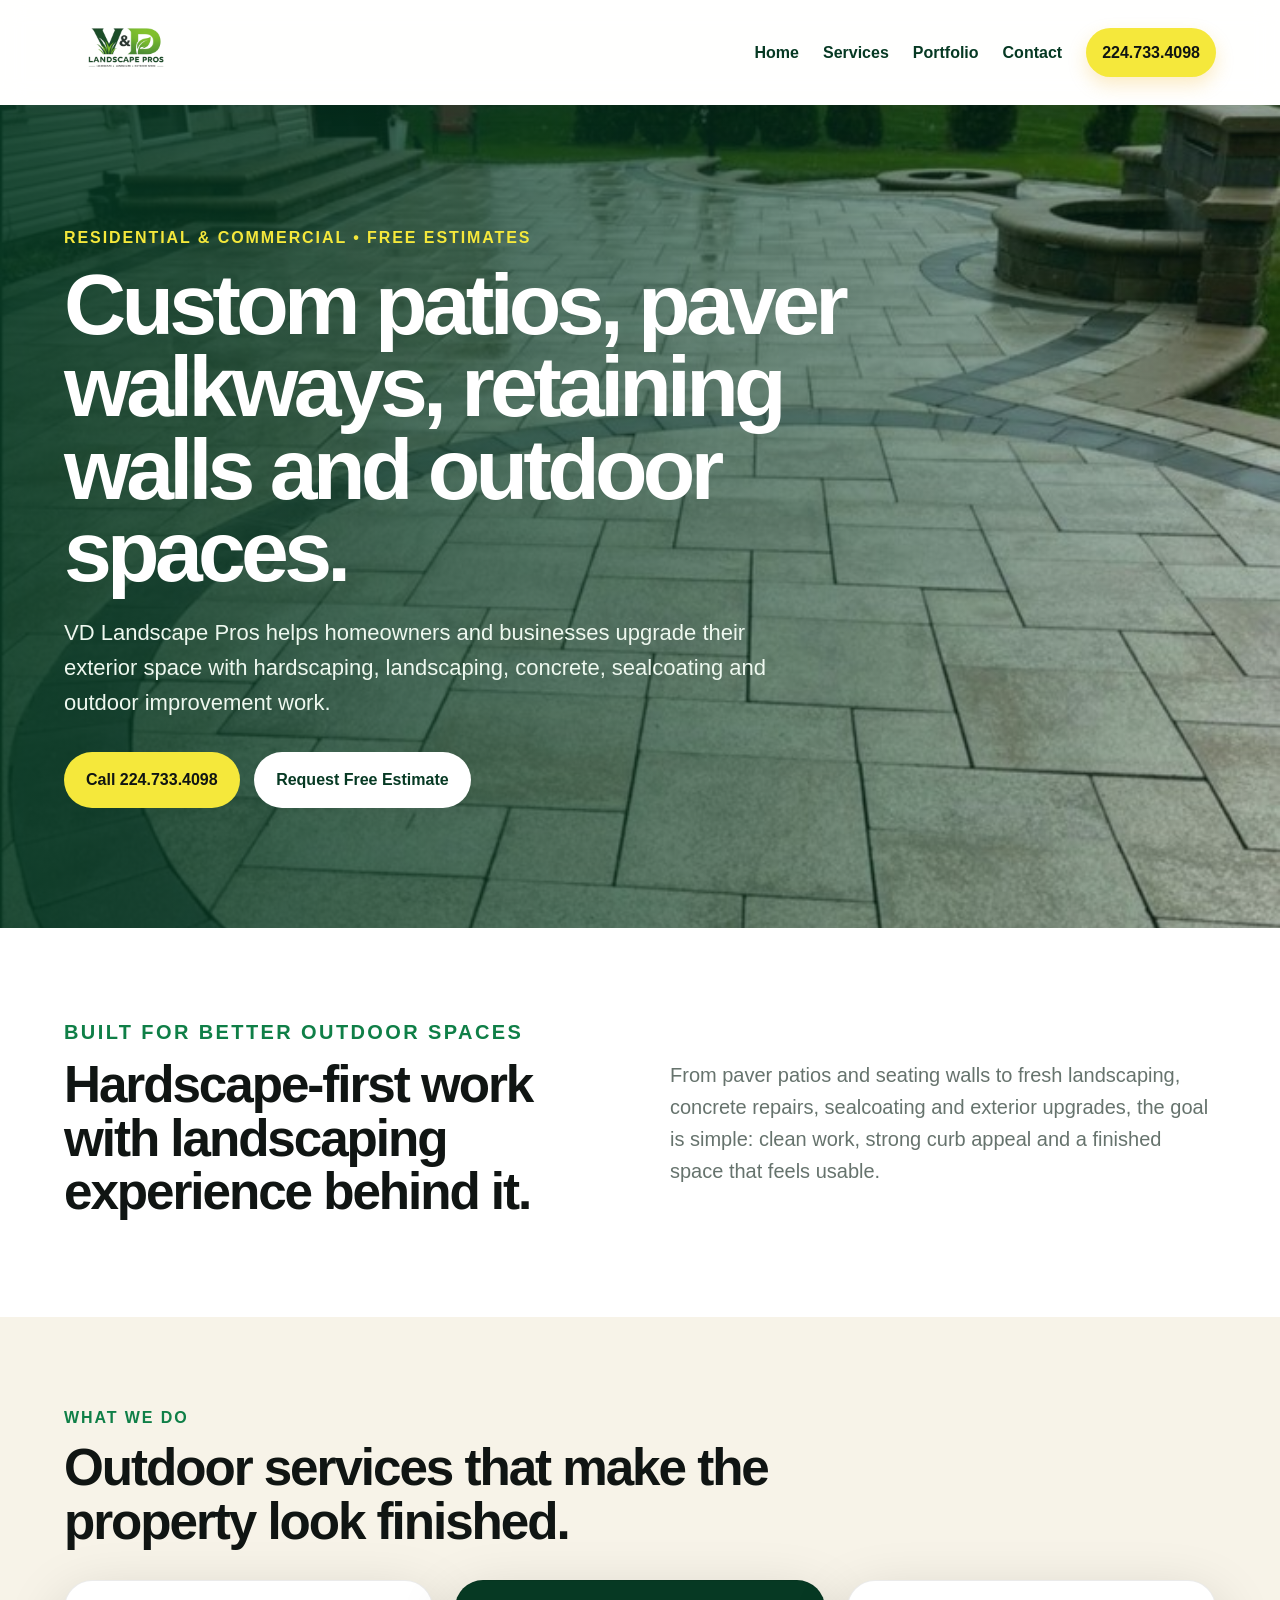
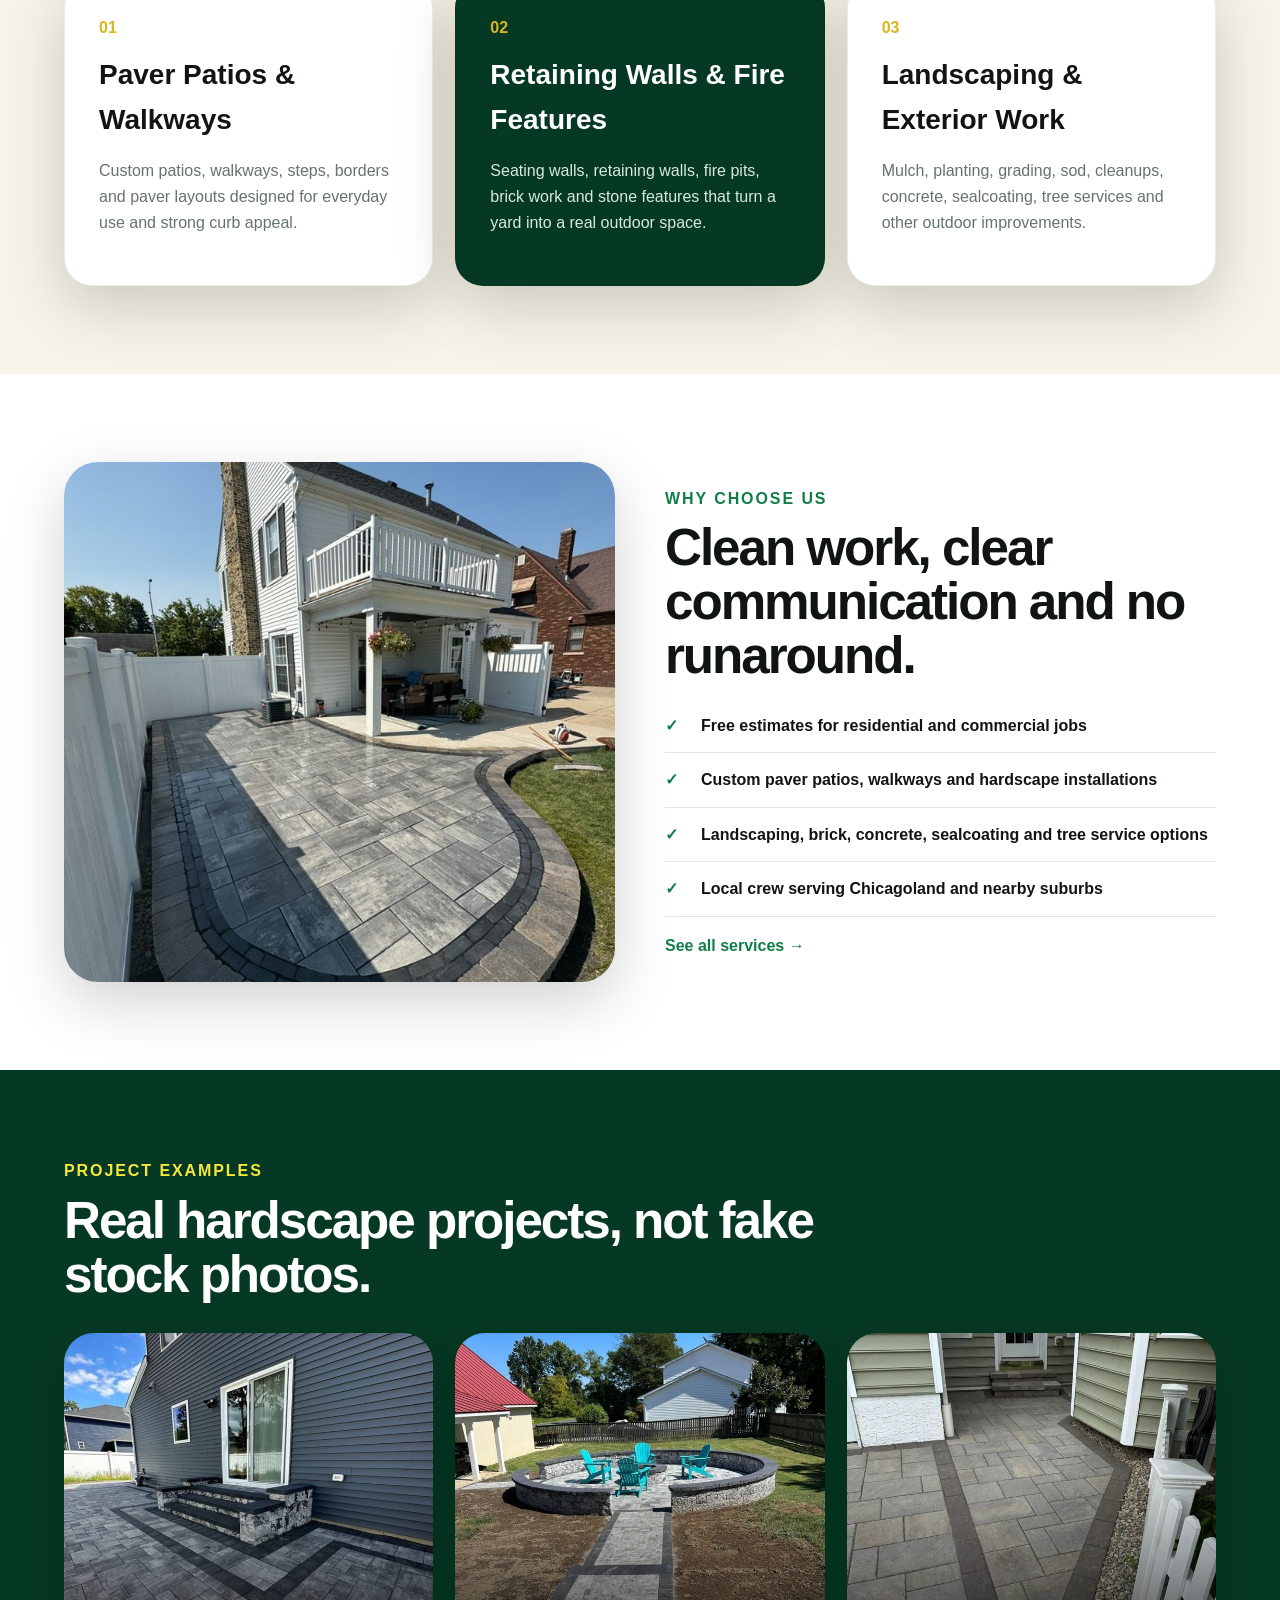
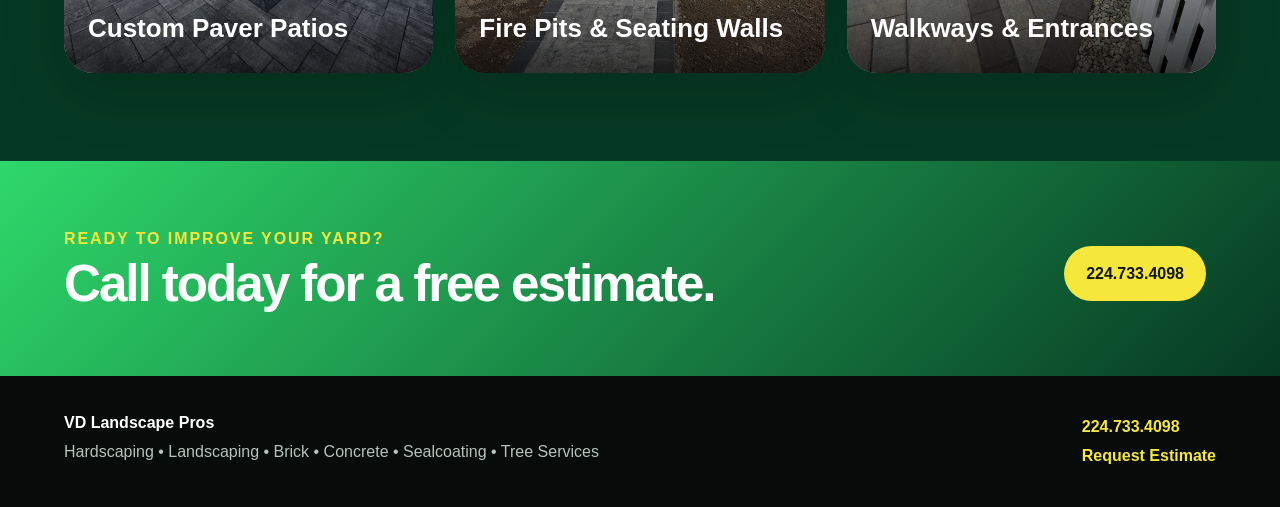
==== commit 92bb6b25: "Add files via upload" ====
--- a/index.html
+++ b/index.html
@@ -11,8 +11,8 @@
 <body>
   <header class="site-header">
     <a class="brand" href="index.html" aria-label="VD Landscape Pros home">
-  <img src="assets/images/logo.png" alt="VD Landscape Pros" class="site-logo">
-</a>
+      <img src="assets/images/logo.png" alt="VD Landscape Pros" class="site-logo">
+    </a>
     <button class="menu-toggle" aria-label="Open menu">☰</button>
     <nav class="nav" aria-label="Main navigation">
       <a href="index.html">Home</a>
--- a/styles.css
+++ b/styles.css
@@ -36,55 +36,20 @@
   display: flex;
   align-items: center;
   justify-content: space-between;
-  padding: 14px 5vw;
+  padding: 10px 5vw;
   box-shadow: 0 4px 20px rgba(0, 0, 0, .08);
 }
 
-.brand { display: flex; align-items: center; gap: 12px; }
-
-.brand-mark {
-  width: 58px;
-  height: 58px;
-  border-radius: 16px;
-  background: linear-gradient(135deg, var(--green-dark), var(--green-bright));
-  color: #fff;
-  display: grid;
-  place-items: center;
-  font-size: 25px;
-  font-weight: 900;
-  letter-spacing: -2px;
-  position: relative;
-  box-shadow: 0 8px 24px rgba(15, 107, 63, .25);
-}
-
-.brand-mark::after {
-  content: "";
-  position: absolute;
-  right: 8px;
-  top: 9px;
-  width: 18px;
-  height: 30px;
-  border-radius: 20px 0 20px 0;
-  background: var(--gold);
-  transform: rotate(35deg);
-  opacity: .95;
-}
-
-.brand-text strong {
+.brand {
+  display: flex;
+  align-items: center;
+  flex-shrink: 0;
+}
+
+.site-logo {
+  height: 85px;
+  width: auto;
   display: block;
-  font-size: 22px;
-  line-height: 1;
-  color: var(--green-dark);
-}
-
-.brand-text small {
-  display: block;
-  font-size: 12px;
-  color: var(--muted);
-  font-weight: 800;
-  text-transform: uppercase;
-  letter-spacing: .05em;
-  margin-top: 5px;
 }
 
 .nav {
@@ -478,15 +443,31 @@
   .service-list {
     grid-template-columns: repeat(2, 1fr);
   }
+
+  .site-logo {
+    height: 72px;
+  }
+
+  .nav {
+    gap: 16px;
+  }
 }
 
 @media (max-width: 850px) {
   .menu-toggle { display: block; }
+
+  .site-header {
+    padding: 8px 5vw;
+  }
+
+  .site-logo {
+    height: 62px;
+  }
 
   .nav {
     display: none;
     position: absolute;
-    top: 86px;
+    top: 78px;
     left: 0;
     right: 0;
     background: #fff;
@@ -525,11 +506,26 @@
     align-items: flex-start;
   }
 
-  .brand-text small { display: none; }
-  .brand-text strong { font-size: 19px; }
-
   .portfolio-card,
   .work-card {
     min-height: 300px;
   }
 }
+
+@media (max-width: 480px) {
+  .site-logo {
+    height: 54px;
+  }
+
+  .nav {
+    top: 70px;
+  }
+
+  .hero h1 {
+    font-size: 40px;
+  }
+
+  .big-phone {
+    font-size: 28px;
+  }
+}
